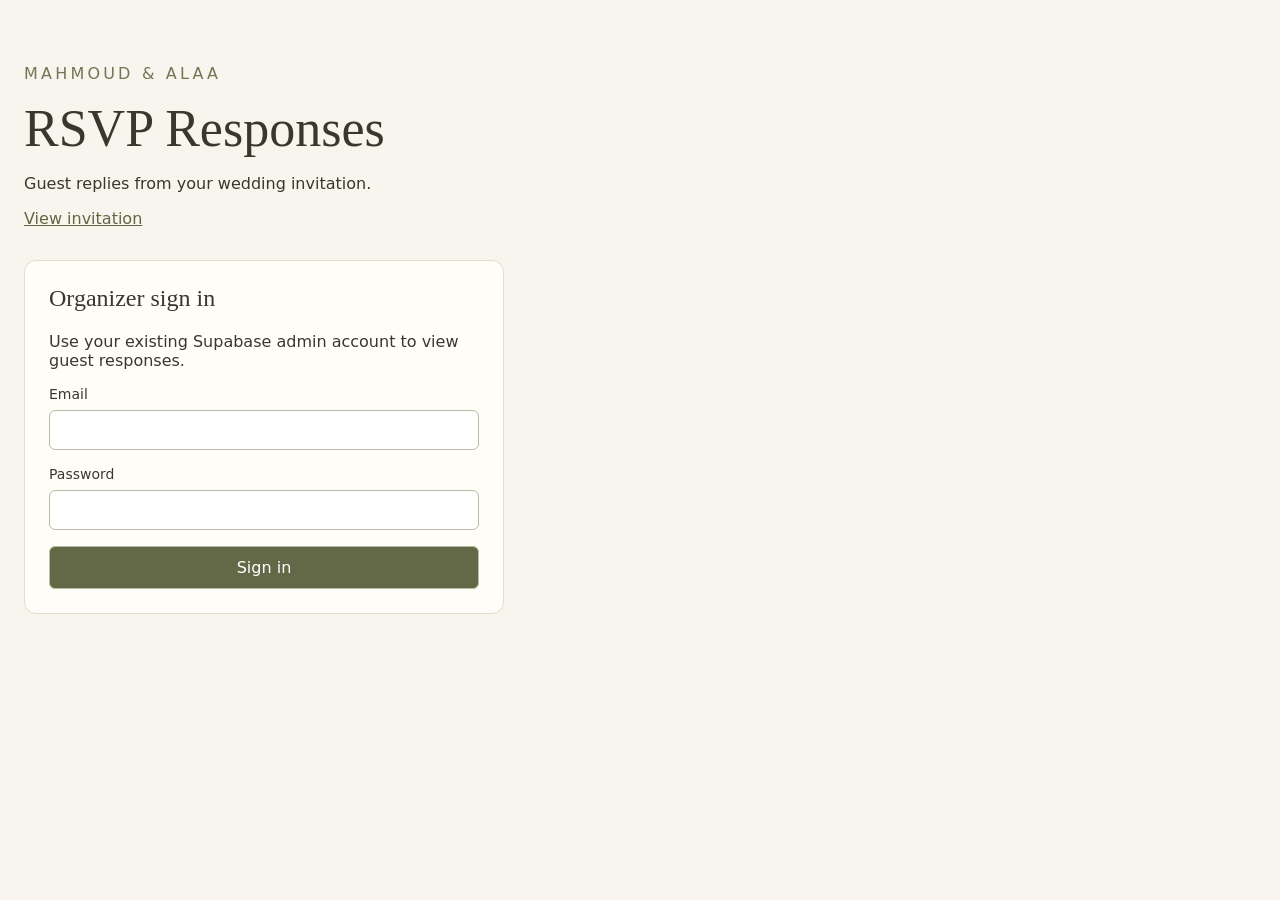
==== responses.html @ 685e677f "Add Supabase RSVP responses page for wedding organizers" ====
<!doctype html>
<html lang="en">
<head>
  <meta charset="UTF-8">
  <meta name="viewport" content="width=device-width, initial-scale=1">
  <meta name="robots" content="noindex, nofollow">
  <title>RSVP Responses — Mahmoud & Alaa</title>
  <link rel="stylesheet" href="./responses.css">
  <script type="module" src="./responses.js"></script>
</head>
<body>
  <main>
    <header><p class="eyebrow">Mahmoud & Alaa</p><h1>RSVP Responses</h1><p>Guest replies from your wedding invitation.</p><a href="./index.html">View invitation</a></header>
    <section id="login-panel" class="panel" aria-labelledby="login-title">
      <h2 id="login-title">Organizer sign in</h2>
      <p>Use your existing Supabase admin account to view guest responses.</p>
      <form id="login-form">
        <label>Email<input id="email" type="email" autocomplete="username" required></label>
        <label>Password<input id="password" type="password" autocomplete="current-password" required></label>
        <button id="login-button" type="submit">Sign in</button>
      </form>
    </section>
    <p id="status" role="status" aria-live="polite"></p>
    <section id="dashboard" hidden>
      <div class="toolbar"><p id="updated">Responses refresh every 30 seconds.</p><button id="refresh" type="button">Refresh</button><button id="sign-out" type="button">Sign out</button></div>
      <div class="stats" aria-label="Response totals">
        <div class="panel"><span>Replies</span><strong id="total">0</strong></div>
        <div class="panel"><span>Attending</span><strong id="attending">0</strong></div>
        <div class="panel"><span>Declined</span><strong id="declined">0</strong></div>
        <div class="panel"><span>Expected guests</span><strong id="guests">0</strong></div>
      </div>
      <div class="toolbar"><label>Search<input id="search" type="search" placeholder="Name, phone, message…"></label><label>Attendance<select id="attendance"><option value="all">All replies</option><option value="yes">Attending</option><option value="no">Declined</option><option value="pending">Pending</option></select></label></div>
      <p id="count"></p>
      <div class="table-wrap panel"><table><caption class="sr-only">Wedding RSVP responses</caption><thead><tr><th scope="col">Guest</th><th scope="col">Attendance</th><th scope="col">Party size</th><th scope="col">Companions</th><th scope="col">Song request</th><th scope="col">Message / requirements</th><th scope="col">Responded</th></tr></thead><tbody id="responses"></tbody></table><p id="empty" hidden>No responses yet.</p></div>
    </section>
  </main>
</body>
</html>
---- responses.css ----
:root{color-scheme:light;font-family:system-ui,sans-serif;color:#38382d;background:#f7f5ee}*{box-sizing:border-box}body{margin:0}main{max-width:1400px;margin:auto;padding:48px 24px}header{margin-bottom:32px}h1,h2{font-family:Georgia,serif;font-weight:400}h1{font-size:clamp(32px,5vw,52px);margin:8px 0}h2{margin-top:0}.eyebrow{letter-spacing:.2em;text-transform:uppercase;color:#747552}a{color:#626640}.panel{background:#fffdf8;border:1px solid #dedecd;border-radius:12px;padding:24px}#login-panel{max-width:480px}form{display:grid;gap:16px}label{display:grid;gap:8px;font-size:14px}input,select,button{font:inherit;border:1px solid #b9bba5;border-radius:6px;padding:11px 14px}input,select{background:white;color:inherit;min-width:0}button{background:#636947;color:white;cursor:pointer}button:disabled{opacity:.6;cursor:wait}button:focus-visible,input:focus-visible,select:focus-visible,a:focus-visible{outline:3px solid #a58a50;outline-offset:3px}.toolbar{display:flex;flex-wrap:wrap;align-items:end;gap:12px;margin:20px 0}.toolbar p{margin-right:auto}.toolbar label:first-child{flex:1;min-width:200px}.stats{display:grid;grid-template-columns:repeat(4,1fr);gap:16px}.stats span{display:block;color:#6d6e60;font-size:14px}.stats strong{display:block;font-family:Georgia,serif;font-size:36px;margin-top:10px}.table-wrap{padding:0;overflow-x:auto}table{border-collapse:collapse;width:100%;font-size:14px;text-align:left}th,td{padding:18px 16px;border-bottom:1px solid #e9e8df;vertical-align:top;min-width:120px}th{background:#eeeee3;color:#565b3d}td{white-space:pre-wrap;overflow-wrap:anywhere;max-width:300px}.detail{display:block;font-size:12px;color:#737366;margin-top:6px}#status{white-space:pre-wrap}#status.error{color:#a3342b}#empty{padding:24px}.sr-only{position:absolute;width:1px;height:1px;overflow:hidden;clip-path:inset(50%)}[hidden]{display:none!important}@media(max-width:650px){main{padding:28px 16px}.stats{grid-template-columns:repeat(2,1fr)}.panel{padding:18px}.table-wrap{padding:0}}
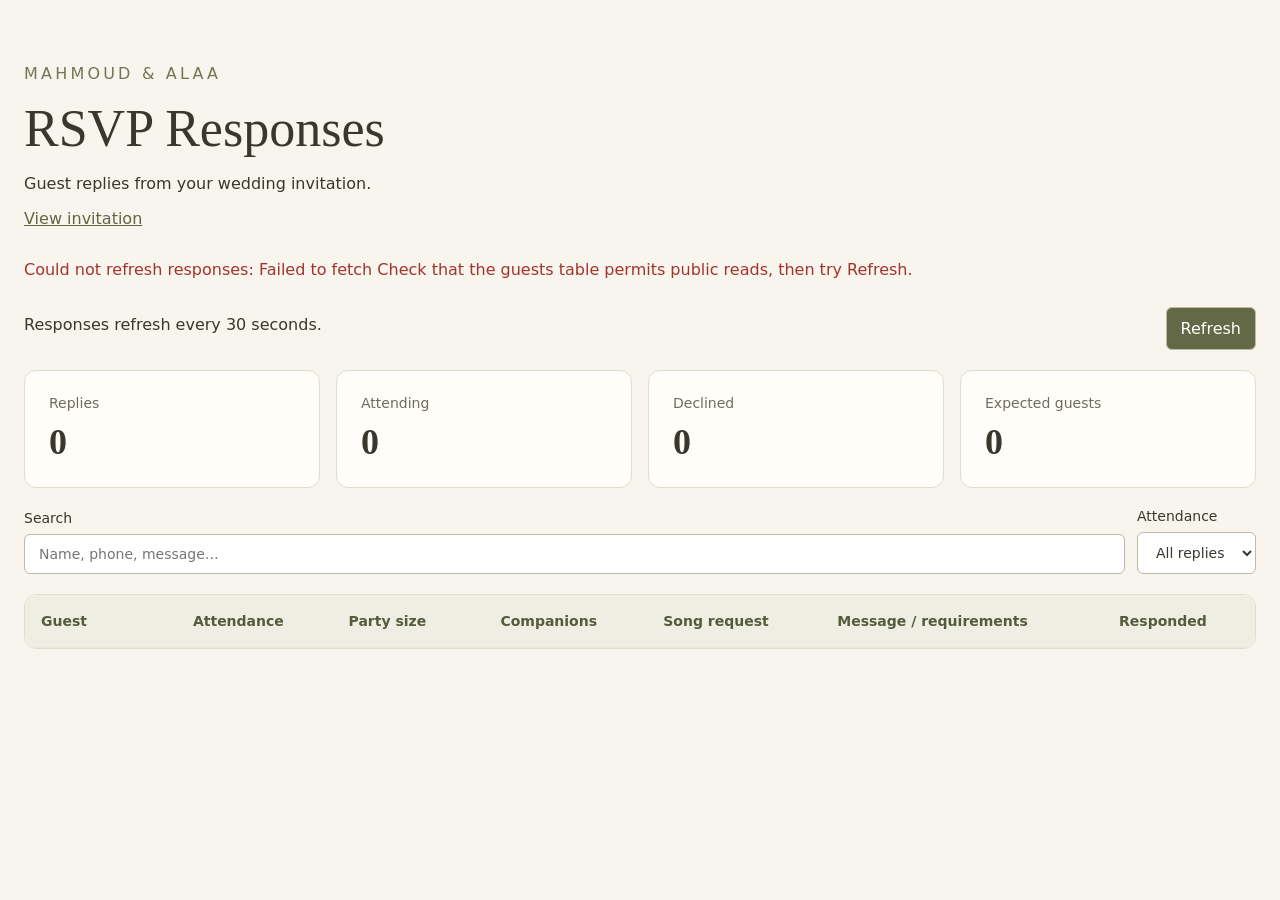
==== commit fe2b0b3d: "Allow public RSVP response viewing without sign in" ====
--- a/responses.html
+++ b/responses.html
@@ -11,18 +11,9 @@
 <body>
   <main>
     <header><p class="eyebrow">Mahmoud & Alaa</p><h1>RSVP Responses</h1><p>Guest replies from your wedding invitation.</p><a href="./index.html">View invitation</a></header>
-    <section id="login-panel" class="panel" aria-labelledby="login-title">
-      <h2 id="login-title">Organizer sign in</h2>
-      <p>Use your existing Supabase admin account to view guest responses.</p>
-      <form id="login-form">
-        <label>Email<input id="email" type="email" autocomplete="username" required></label>
-        <label>Password<input id="password" type="password" autocomplete="current-password" required></label>
-        <button id="login-button" type="submit">Sign in</button>
-      </form>
-    </section>
     <p id="status" role="status" aria-live="polite"></p>
-    <section id="dashboard" hidden>
-      <div class="toolbar"><p id="updated">Responses refresh every 30 seconds.</p><button id="refresh" type="button">Refresh</button><button id="sign-out" type="button">Sign out</button></div>
+    <section id="dashboard">
+      <div class="toolbar"><p id="updated">Responses refresh every 30 seconds.</p><button id="refresh" type="button">Refresh</button></div>
       <div class="stats" aria-label="Response totals">
         <div class="panel"><span>Replies</span><strong id="total">0</strong></div>
         <div class="panel"><span>Attending</span><strong id="attending">0</strong></div>
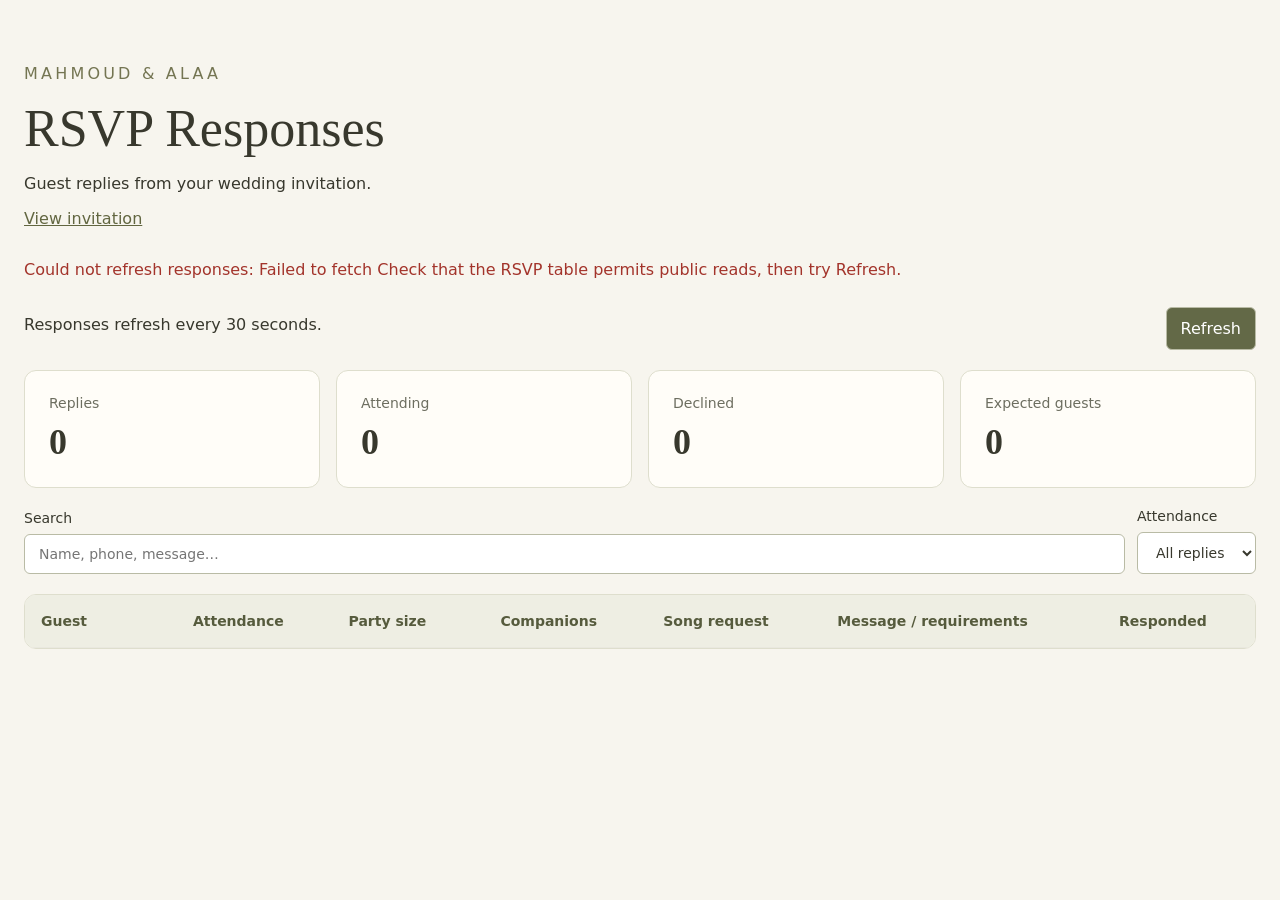
==== commit 35e473a4: "Connect wedding RSVPs to owner's separate Supabase table" ====
--- a/responses.html
+++ b/responses.html
@@ -10,7 +10,7 @@
 </head>
 <body>
   <main>
-    <header><p class="eyebrow">Mahmoud & Alaa</p><h1>RSVP Responses</h1><p>Guest replies from your wedding invitation.</p><a href="./index.html">View invitation</a></header>
+    <header><p class="eyebrow">Mahmoud & Alaa</p><h1>RSVP Responses</h1><p>Guest replies from your wedding invitation.</p><a href="./">View invitation</a></header>
     <p id="status" role="status" aria-live="polite"></p>
     <section id="dashboard">
       <div class="toolbar"><p id="updated">Responses refresh every 30 seconds.</p><button id="refresh" type="button">Refresh</button></div>
